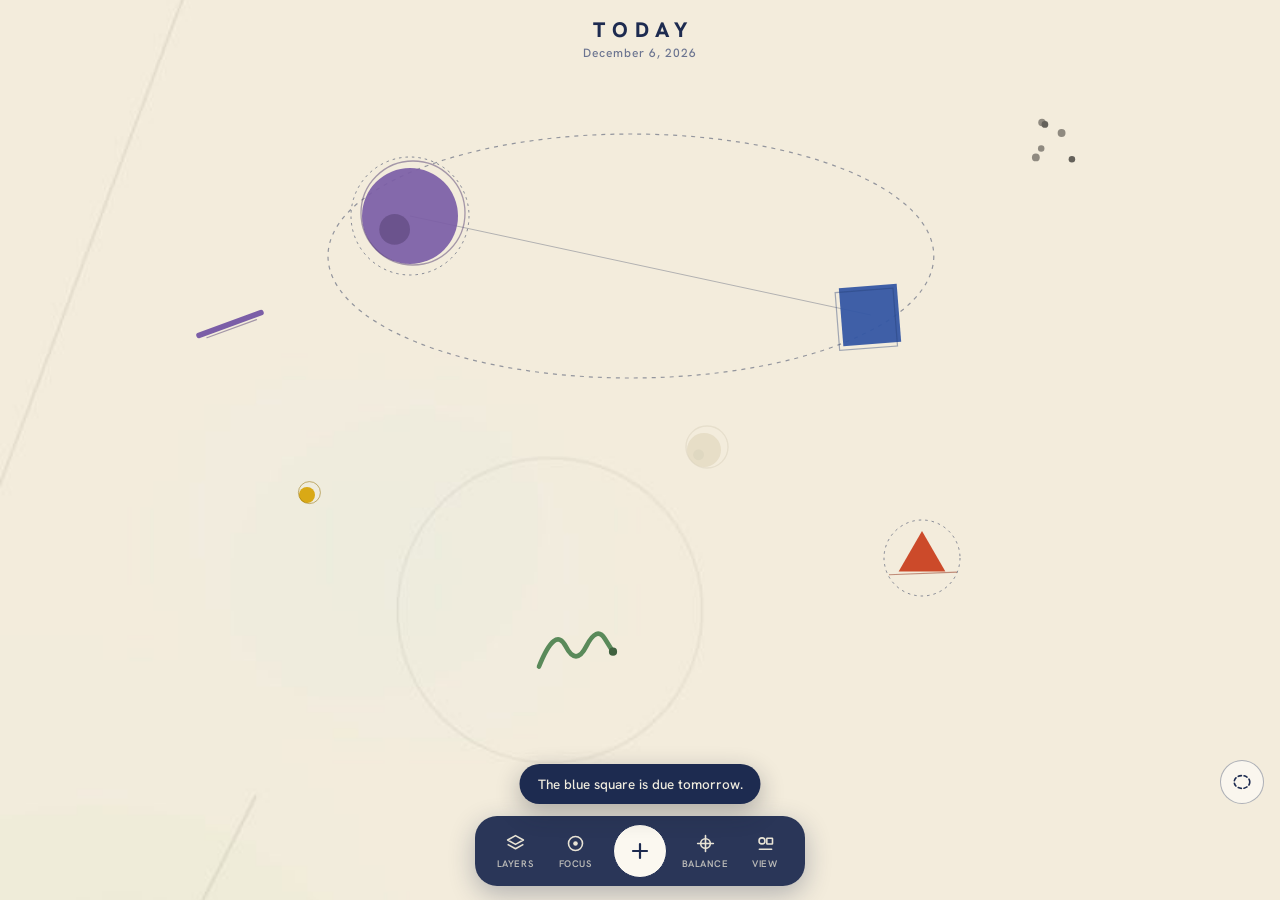
==== kandinski/index.html @ a7d6c670 "added kandinski" ====
<!DOCTYPE html>
<html lang="en">
<head>
  <meta charset="UTF-8" />
  <meta name="viewport" content="width=device-width, initial-scale=1.0, maximum-scale=1.0, user-scalable=no, viewport-fit=cover" />
  <meta name="theme-color" content="#f3ecdd" />
  <title>Kandinski / Todo — Todada</title>
  <link rel="preconnect" href="https://fonts.googleapis.com" />
  <link rel="preconnect" href="https://fonts.gstatic.com" crossorigin />
  <link href="https://fonts.googleapis.com/css2?family=Hanken+Grotesk:wght@400;500;600;700;800&display=swap" rel="stylesheet" />
  <link rel="stylesheet" href="style.css?v=1" />
</head>
<body>

  <!-- The composition. Each shape is a task. -->
  <div class="stage" id="stage">
    <div class="rings" id="rings"></div>
    <div class="marks" id="marks"></div>
    <canvas class="scratch" id="scratch"></canvas>
    <div class="hint" id="hint" hidden>
      <p>This is not a list.<br/>It is a composition.</p>
      <p class="hint-sub">Tap for a point. Drag to create a shape.</p>
    </div>
  </div>

  <header class="topbar">
    <h1 class="day-title">Today</h1>
    <span class="day-date" id="dayDate"></span>
  </header>

  <nav class="bottombar" id="bottombar">
    <button class="bar-btn" id="layersBtn" aria-label="Layers">
      <svg viewBox="0 0 24 24" fill="none" stroke="currentColor" stroke-width="1.8" stroke-linejoin="round"><path d="M12 3 21 8l-9 5-9-5z"/><path d="M3 13l9 5 9-5"/></svg>
      <span>Layers</span>
    </button>
    <button class="bar-btn" id="focusBtn" aria-label="Focus">
      <svg viewBox="0 0 24 24" fill="none" stroke="currentColor" stroke-width="1.8"><circle cx="12" cy="12" r="8"/><circle cx="12" cy="12" r="2.6" fill="currentColor" stroke="none"/></svg>
      <span>Focus</span>
    </button>
    <button class="bar-btn add-btn" id="addBtn" aria-label="Add a task">
      <svg viewBox="0 0 24 24" fill="none" stroke="currentColor" stroke-width="2.2" stroke-linecap="round"><path d="M12 5v14M5 12h14"/></svg>
    </button>
    <button class="bar-btn" id="balanceBtn" aria-label="Balance">
      <svg viewBox="0 0 24 24" fill="none" stroke="currentColor" stroke-width="1.8" stroke-linecap="round"><path d="M12 3v18M3 12h18"/><circle cx="12" cy="12" r="5.5"/></svg>
      <span>Balance</span>
    </button>
    <button class="bar-btn" id="viewBtn" aria-label="View">
      <svg viewBox="0 0 24 24" fill="none" stroke="currentColor" stroke-width="1.8" stroke-linecap="round"><circle cx="8" cy="9" r="3.4"/><rect x="13.5" y="6" width="6.5" height="6.5" rx="0.5"/><path d="M5 18.5h14"/></svg>
      <span>View</span>
    </button>
  </nav>

  <button class="lasso-fab" id="lassoBtn" aria-label="Lasso to group">
    <svg viewBox="0 0 24 24" fill="none" stroke="currentColor" stroke-width="1.8" stroke-linecap="round" stroke-dasharray="3.4 3"><ellipse cx="12" cy="12" rx="8.5" ry="7"/></svg>
  </button>
  <div class="mode-hint" id="lassoHint" hidden>Circle the elements that belong together.</div>

  <!-- name & intent sheet -->
  <div class="backdrop" id="backdrop" hidden></div>
  <section class="sheet" id="nameSheet" hidden>
    <input class="name-input" id="nameInput" type="text" placeholder="Name it. Give it meaning." maxlength="60" autocomplete="off" />
    <div class="pick-row" id="shapeRow" role="radiogroup" aria-label="Shape — type of work"></div>
    <div class="pick-row color-picks" id="colorRow" role="radiogroup" aria-label="Color — context"></div>
    <div class="sheet-actions">
      <button class="ghost-btn" id="nameCancel">Let it go</button>
      <button class="solid-btn" id="nameDone">Place it</button>
    </div>
  </section>

  <!-- inspect sheet -->
  <section class="sheet" id="inspect" hidden></section>

  <!-- layers sheet -->
  <section class="sheet" id="layersSheet" hidden>
    <div class="sheet-head">
      <h2>Layers</h2>
      <button class="sheet-x" data-close aria-label="Close">✕</button>
    </div>
    <ul class="layer-list" id="layerList"></ul>
    <p class="sheet-note">Each layer is a different composition.</p>
  </section>

  <!-- view sheet: daily palette, notices, symbol guide -->
  <section class="sheet" id="viewSheet" hidden>
    <div class="sheet-head">
      <h2>The Day</h2>
      <button class="sheet-x" data-close aria-label="Close">✕</button>
    </div>
    <h3 class="sheet-sub">What kind of day?</h3>
    <div class="tone-grid" id="toneGrid"></div>
    <h3 class="sheet-sub">Notices</h3>
    <ul class="notices" id="notices"></ul>
    <h3 class="sheet-sub">The language</h3>
    <div class="legend" id="legend"></div>
  </section>

  <!-- balance overlay -->
  <div class="balance-veil" id="balanceVeil" hidden>
    <svg class="balance-svg" id="balanceSvg"></svg>
    <div class="balance-card">
      <p id="balanceVerdict"></p>
      <div class="sheet-actions">
        <button class="ghost-btn" id="balanceClose">Leave it</button>
        <button class="solid-btn" id="harmonize">Harmonize</button>
      </div>
    </div>
  </div>

  <div class="toast" id="toast" hidden>
    <span id="toastText"></span>
    <button id="toastAction" hidden></button>
  </div>

  <script src="app.js?v=1"></script>
</body>
</html>
---- kandinski/style.css ----
/* Kandinski / Todo — this is not a list. it is a composition. */

* { box-sizing: border-box; margin: 0; padding: 0; }

[hidden] { display: none !important; }

:root {
  --paper: #f3ecdd;
  --ink: #1d2b50;
  --ink-dim: #6b7490;
  --card: #fbf8f0;
  --purple: #7b5ea7;
  --blue: #3457a4;
  --yellow: #d9a916;
  --red: #c9401f;
  --green: #5a8a5a;
  --gray: #8f8a80;
  --font-body: 'Hanken Grotesk', system-ui, sans-serif;
  --safe-top: env(safe-area-inset-top, 0px);
  --safe-bottom: env(safe-area-inset-bottom, 0px);
}

html, body {
  height: 100%;
  overflow: hidden;
  overscroll-behavior: none;
  background: var(--paper);
  font-family: var(--font-body);
  color: var(--ink);
  -webkit-user-select: none;
  user-select: none;
  -webkit-touch-callout: none;
  -webkit-tap-highlight-color: transparent;
}

/* ---------- the composition ---------- */

.stage {
  position: fixed;
  inset: 0;
  touch-action: none;
  background-color: var(--paper);
  background-size: cover;
  background-position: center;
  cursor: crosshair;
}

.rings, .marks { position: absolute; inset: 0; }
.rings { pointer-events: none; }
.ring { position: absolute; }
.ring svg { display: block; overflow: visible; }

.mark {
  position: absolute;
  translate: -50% -50%;
  cursor: pointer;
  transition: opacity 0.4s ease, filter 0.4s ease, scale 0.3s ease;
  will-change: left, top;
}
.mark svg { display: block; overflow: visible; }
.mark.done { opacity: 0.22; filter: saturate(0.35); }
.mark.dragging { transition: none; z-index: 6; }
.mark.new { animation: settle-in 0.45s cubic-bezier(0.22, 1.2, 0.36, 1) both; }
@keyframes settle-in {
  from { scale: 0.3; opacity: 0; }
  to   { scale: 1; opacity: 1; }
}
.mark.fading { opacity: 0; scale: 0.5; transition: opacity 0.3s ease, scale 0.3s ease; }
.mark.resolving { transition: left 0.55s cubic-bezier(0.2, 0.7, 0.4, 1), top 0.55s cubic-bezier(0.2, 0.7, 0.4, 1), opacity 0.55s ease, filter 0.55s ease; }
.mark.settling { transition: left 0.9s cubic-bezier(0.3, 0.8, 0.3, 1), top 0.9s cubic-bezier(0.3, 0.8, 0.3, 1); }

/* focus mode: everything recedes but what pulls the day */
.stage.focus .mark { opacity: 0.12; filter: saturate(0.3); }
.stage.focus .mark.pulls { opacity: 1; filter: none; }
.stage.focus .mark.done { opacity: 0.05; }
.stage.focus .ring { opacity: 0.15; }

.scratch {
  position: absolute;
  inset: 0;
  width: 100%;
  height: 100%;
  pointer-events: none;
  z-index: 8;
}

.hint {
  position: absolute;
  left: 50%; top: 42%;
  translate: -50% -50%;
  text-align: center;
  pointer-events: none;
  font-weight: 600;
  font-size: 22px;
  line-height: 1.4;
  letter-spacing: 0.01em;
  color: rgba(29, 43, 80, 0.42);
  width: 90%;
}
.hint .hint-sub { font-size: 14px; margin-top: 12px; font-weight: 500; opacity: 0.8; }

/* ---------- chrome ---------- */

.topbar {
  position: fixed;
  top: calc(16px + var(--safe-top));
  left: 0; right: 0;
  text-align: center;
  pointer-events: none;
  z-index: 20;
}
.day-title {
  font-size: 21px;
  font-weight: 800;
  letter-spacing: 0.34em;
  text-transform: uppercase;
  text-indent: 0.34em;
}
.day-date {
  display: block;
  margin-top: 2px;
  font-size: 12px;
  font-weight: 500;
  letter-spacing: 0.08em;
  color: var(--ink-dim);
}

.bottombar {
  position: fixed;
  bottom: calc(14px + var(--safe-bottom));
  left: 50%;
  translate: -50%;
  display: flex;
  align-items: center;
  gap: 4px;
  background: rgba(29, 43, 80, 0.94);
  border-radius: 22px;
  padding: 8px 12px;
  box-shadow: 0 8px 26px rgba(29, 43, 80, 0.3);
  z-index: 20;
  backdrop-filter: blur(6px);
}
.bar-btn {
  min-width: 56px;
  border: none;
  background: transparent;
  color: #e9e4d5;
  display: grid;
  place-items: center;
  gap: 3px;
  cursor: pointer;
  padding: 6px 4px;
  border-radius: 14px;
  font-family: inherit;
  touch-action: manipulation;
}
.bar-btn svg { width: 21px; height: 21px; }
.bar-btn span { font-size: 9.5px; font-weight: 600; letter-spacing: 0.06em; text-transform: uppercase; opacity: 0.75; }
.bar-btn:active { scale: 0.92; }
.bar-btn.active { background: rgba(233, 228, 213, 0.16); }
.add-btn {
  width: 54px; height: 54px;
  min-width: 54px;
  border-radius: 50%;
  background: var(--card);
  color: var(--ink);
  border: 1.5px solid var(--ink);
  margin: 0 6px;
}
.add-btn svg { width: 24px; height: 24px; }

.lasso-fab {
  position: fixed;
  right: 16px;
  bottom: calc(96px + var(--safe-bottom));
  width: 44px; height: 44px;
  border-radius: 50%;
  border: 1.5px solid rgba(29, 43, 80, 0.35);
  background: rgba(251, 248, 240, 0.9);
  color: var(--ink);
  display: grid;
  place-items: center;
  cursor: pointer;
  z-index: 20;
  touch-action: manipulation;
}
.lasso-fab svg { width: 22px; height: 22px; }
.lasso-fab.active {
  background: var(--ink);
  color: var(--card);
  border-color: var(--ink);
}

.mode-hint {
  position: fixed;
  top: calc(74px + var(--safe-top));
  left: 50%;
  translate: -50%;
  z-index: 25;
  font-size: 13.5px;
  font-weight: 600;
  color: var(--ink);
  background: rgba(251, 248, 240, 0.92);
  border: 1px solid rgba(29, 43, 80, 0.15);
  padding: 8px 16px;
  border-radius: 999px;
  pointer-events: none;
  width: max-content;
  max-width: 92vw;
  box-shadow: 0 4px 14px rgba(29, 43, 80, 0.12);
}

/* ---------- sheets ---------- */

.backdrop {
  position: fixed;
  inset: 0;
  background: rgba(29, 34, 50, 0.32);
  z-index: 50;
  animation: fade-in 0.2s ease both;
}
@keyframes fade-in { from { opacity: 0; } }

.sheet {
  position: fixed;
  left: 10px; right: 10px;
  bottom: calc(10px + var(--safe-bottom));
  z-index: 60;
  background: var(--card);
  color: var(--ink);
  border-radius: 22px;
  padding: 22px 20px 18px;
  box-shadow: 0 14px 44px rgba(29, 34, 50, 0.28);
  animation: sheet-up 0.3s cubic-bezier(0.2, 0.9, 0.3, 1) both;
  max-height: 80vh;
  overflow-y: auto;
}
@keyframes sheet-up { from { translate: 0 50%; opacity: 0; } }

.sheet-head {
  display: flex;
  align-items: center;
  justify-content: space-between;
  margin-bottom: 12px;
}
.sheet-head h2 {
  font-size: 15px;
  font-weight: 800;
  letter-spacing: 0.22em;
  text-transform: uppercase;
}
.sheet-x {
  border: none;
  background: rgba(29, 43, 80, 0.07);
  color: var(--ink);
  width: 30px; height: 30px;
  border-radius: 50%;
  font-size: 13px;
  cursor: pointer;
  touch-action: manipulation;
}
.sheet-sub {
  font-size: 11px;
  font-weight: 700;
  letter-spacing: 0.18em;
  text-transform: uppercase;
  color: var(--ink-dim);
  margin: 16px 2px 9px;
}
.sheet-note {
  margin-top: 12px;
  font-size: 12.5px;
  color: var(--ink-dim);
  text-align: center;
}
.sheet-actions {
  display: flex;
  gap: 10px;
  margin-top: 18px;
}
.ghost-btn, .solid-btn {
  flex: 1;
  border-radius: 999px;
  padding: 12px 8px;
  font-family: inherit;
  font-size: 14px;
  font-weight: 700;
  cursor: pointer;
  touch-action: manipulation;
}
.ghost-btn {
  border: 1.5px solid rgba(29, 43, 80, 0.25);
  background: transparent;
  color: var(--ink-dim);
}
.solid-btn {
  border: 1.5px solid var(--ink);
  background: var(--ink);
  color: var(--card);
}

/* name & intent */

.name-input {
  width: 100%;
  border: none;
  border-bottom: 2px solid rgba(29, 43, 80, 0.2);
  background: transparent;
  outline: none;
  font-family: inherit;
  font-size: 20px;
  font-weight: 600;
  color: var(--ink);
  padding: 6px 2px 10px;
}
.name-input:focus { border-color: var(--ink); }
.name-input::placeholder { color: rgba(29, 43, 80, 0.3); font-weight: 500; }

.pick-row {
  display: flex;
  gap: 8px;
  margin-top: 16px;
  flex-wrap: wrap;
}
.shape-pick {
  width: 44px; height: 44px;
  border: 1.5px solid rgba(29, 43, 80, 0.18);
  border-radius: 12px;
  background: transparent;
  color: var(--ink);
  display: grid;
  place-items: center;
  cursor: pointer;
  touch-action: manipulation;
}
.shape-pick svg { width: 24px; height: 24px; }
.shape-pick.on { border-color: var(--ink); background: rgba(29, 43, 80, 0.06); border-width: 2px; }
.color-pick {
  width: 32px; height: 32px;
  border-radius: 50%;
  border: 2px solid transparent;
  cursor: pointer;
  padding: 0;
  touch-action: manipulation;
  position: relative;
}
.color-pick.on::after {
  content: '';
  position: absolute;
  inset: -6px;
  border: 2px solid var(--ink);
  border-radius: 50%;
}

/* inspect */

.insp-head {
  display: flex;
  align-items: flex-start;
  gap: 10px;
}
.insp-dot { width: 14px; height: 14px; border-radius: 50%; flex: none; margin-top: 7px; }
.insp-title {
  flex: 1;
  font-size: 21px;
  font-weight: 700;
  line-height: 1.25;
  overflow-wrap: anywhere;
}
.insp-title input {
  width: 100%;
  border: none;
  border-bottom: 2px solid rgba(29, 43, 80, 0.25);
  background: transparent;
  outline: none;
  color: var(--ink);
  font: inherit;
  padding-bottom: 2px;
}
.insp-meta {
  margin: 4px 0 0 24px;
  font-size: 12.5px;
  color: var(--ink-dim);
  font-weight: 500;
}

.subtasks { list-style: none; margin-top: 14px; display: grid; gap: 2px; }
.subtask {
  display: flex;
  align-items: center;
  gap: 10px;
  padding: 7px 2px;
}
.subtask input[type="checkbox"] {
  appearance: none;
  width: 19px; height: 19px;
  border: 1.5px solid rgba(29, 43, 80, 0.4);
  border-radius: 50%;
  cursor: pointer;
  flex: none;
  display: grid;
  place-items: center;
}
.subtask input[type="checkbox"]:checked { background: var(--ink); border-color: var(--ink); }
.subtask input[type="checkbox"]:checked::after {
  content: '';
  width: 9px; height: 5px;
  border-left: 2px solid var(--card);
  border-bottom: 2px solid var(--card);
  translate: 0 -1px;
  rotate: -45deg;
}
.subtask label { font-size: 14.5px; font-weight: 500; flex: 1; }
.subtask.done label { color: var(--ink-dim); text-decoration: line-through; }
.subtask .sub-x {
  border: none; background: transparent;
  color: var(--ink-dim); font-size: 14px;
  cursor: pointer; padding: 2px 6px;
  touch-action: manipulation;
}
.sub-add {
  width: 100%;
  border: none;
  background: transparent;
  outline: none;
  font-family: inherit;
  font-size: 14px;
  font-weight: 500;
  color: var(--ink);
  padding: 8px 2px;
  border-bottom: 1px dashed rgba(29, 43, 80, 0.25);
}
.sub-add::placeholder { color: rgba(29, 43, 80, 0.32); }

.insp-row {
  display: flex;
  align-items: center;
  gap: 10px;
  margin-top: 13px;
}
.insp-label {
  font-size: 10px;
  font-weight: 700;
  letter-spacing: 0.14em;
  color: var(--ink-dim);
  width: 52px;
  flex: none;
  text-transform: uppercase;
}
.chip-row { display: flex; gap: 7px; flex-wrap: wrap; flex: 1; }
.chip {
  border: 1.5px solid rgba(29, 43, 80, 0.2);
  background: transparent;
  color: var(--ink);
  font-family: inherit;
  font-size: 12px;
  font-weight: 600;
  padding: 6px 12px;
  border-radius: 999px;
  cursor: pointer;
  touch-action: manipulation;
}
.chip.on { background: var(--ink); color: var(--card); border-color: var(--ink); }
.insp-due {
  flex: 1;
  border: 1.5px solid rgba(29, 43, 80, 0.2);
  background: transparent;
  color: var(--ink);
  font-family: inherit;
  font-size: 13px;
  font-weight: 600;
  padding: 8px 14px;
  border-radius: 999px;
  text-align: left;
  cursor: pointer;
  touch-action: manipulation;
}
.insp-due .overdue { color: var(--red); }
.insp-date { position: absolute; width: 1px; height: 1px; opacity: 0; pointer-events: none; }
.mini-colors { display: flex; gap: 8px; flex: 1; }
.mini-colors .color-pick { width: 24px; height: 24px; }
.mini-colors .color-pick.on::after { inset: -5px; }
.mini-shapes { display: flex; gap: 6px; flex: 1; flex-wrap: wrap; }
.mini-shapes .shape-pick { width: 34px; height: 34px; border-radius: 9px; }
.mini-shapes .shape-pick svg { width: 18px; height: 18px; }
.insp-actions { display: flex; gap: 10px; margin-top: 18px; }
.insp-actions .danger {
  flex: 0 0 auto;
  border: none;
  background: transparent;
  color: var(--red);
  font-family: inherit;
  font-size: 13px;
  font-weight: 700;
  cursor: pointer;
  padding: 12px 10px;
  touch-action: manipulation;
}

/* layers */

.layer-list { list-style: none; }
.layer-row {
  display: flex;
  align-items: center;
  gap: 13px;
  padding: 9px 4px;
}
.layer-dot { width: 15px; height: 15px; border-radius: 50%; flex: none; }
.layer-dot.sq { border-radius: 3px; }
.layer-name { flex: 1; font-size: 15.5px; font-weight: 600; }
.layer-count { font-size: 12.5px; color: var(--ink-dim); font-weight: 600; }
.eye-btn {
  border: none;
  background: transparent;
  color: var(--ink);
  width: 40px; height: 34px;
  display: grid;
  place-items: center;
  cursor: pointer;
  touch-action: manipulation;
}
.eye-btn svg { width: 20px; height: 20px; fill: none; stroke: currentColor; stroke-width: 1.7; }
.eye-btn.off { color: var(--ink-dim); opacity: 0.55; }

/* view sheet */

.tone-grid {
  display: grid;
  grid-template-columns: 1fr 1fr;
  gap: 8px;
}
.tone-pick {
  display: flex;
  align-items: center;
  gap: 10px;
  border: 1.5px solid rgba(29, 43, 80, 0.15);
  border-radius: 12px;
  background: transparent;
  padding: 9px 11px;
  cursor: pointer;
  font-family: inherit;
  font-size: 12.5px;
  font-weight: 600;
  color: var(--ink);
  text-align: left;
  touch-action: manipulation;
}
.tone-pick.on { border-color: var(--ink); border-width: 2px; background: rgba(29, 43, 80, 0.05); }
.tone-swatch {
  width: 30px; height: 30px;
  border-radius: 8px;
  flex: none;
}

.notices { list-style: none; display: grid; gap: 7px; }
.notices li {
  display: flex;
  align-items: center;
  gap: 10px;
  background: rgba(29, 43, 80, 0.05);
  border-radius: 10px;
  padding: 10px 13px;
  font-size: 13.5px;
  font-weight: 500;
}
.notices li i { width: 9px; height: 9px; border-radius: 50%; background: var(--ink); flex: none; }
.notices .quiet { color: var(--ink-dim); font-weight: 400; }

.legend {
  display: grid;
  grid-template-columns: 1fr 1fr;
  gap: 5px 16px;
  font-size: 12px;
  color: var(--ink-dim);
  font-weight: 500;
}
.legend span { display: flex; align-items: center; gap: 8px; }
.legend i {
  width: 11px; height: 11px;
  flex: none;
  display: inline-block;
}

/* ---------- balance overlay ---------- */

.balance-veil {
  position: fixed;
  inset: 0;
  z-index: 40;
  background: rgba(243, 236, 221, 0.45);
  animation: fade-in 0.25s ease both;
}
.balance-svg {
  position: absolute;
  inset: 0;
  width: 100%;
  height: 100%;
}
.balance-card {
  position: absolute;
  left: 16px; right: 16px;
  bottom: calc(96px + var(--safe-bottom));
  background: var(--card);
  border-radius: 18px;
  padding: 18px 18px 14px;
  box-shadow: 0 12px 36px rgba(29, 34, 50, 0.24);
}
.balance-card p {
  font-size: 15px;
  font-weight: 600;
  line-height: 1.45;
}
.balance-card .sheet-actions { margin-top: 14px; }

/* ---------- toast ---------- */

.toast {
  position: fixed;
  bottom: calc(96px + var(--safe-bottom));
  left: 50%;
  translate: -50%;
  z-index: 45;
  background: var(--ink);
  color: #f0ecdf;
  font-size: 13.5px;
  font-weight: 500;
  padding: 11px 18px;
  border-radius: 999px;
  box-shadow: 0 8px 24px rgba(29, 34, 50, 0.32);
  display: flex;
  align-items: center;
  gap: 14px;
  max-width: 90vw;
  animation: fade-in 0.2s ease both;
}
.toast button {
  border: none;
  background: transparent;
  color: var(--yellow);
  font-family: inherit;
  font-size: 13.5px;
  font-weight: 700;
  cursor: pointer;
  touch-action: manipulation;
}
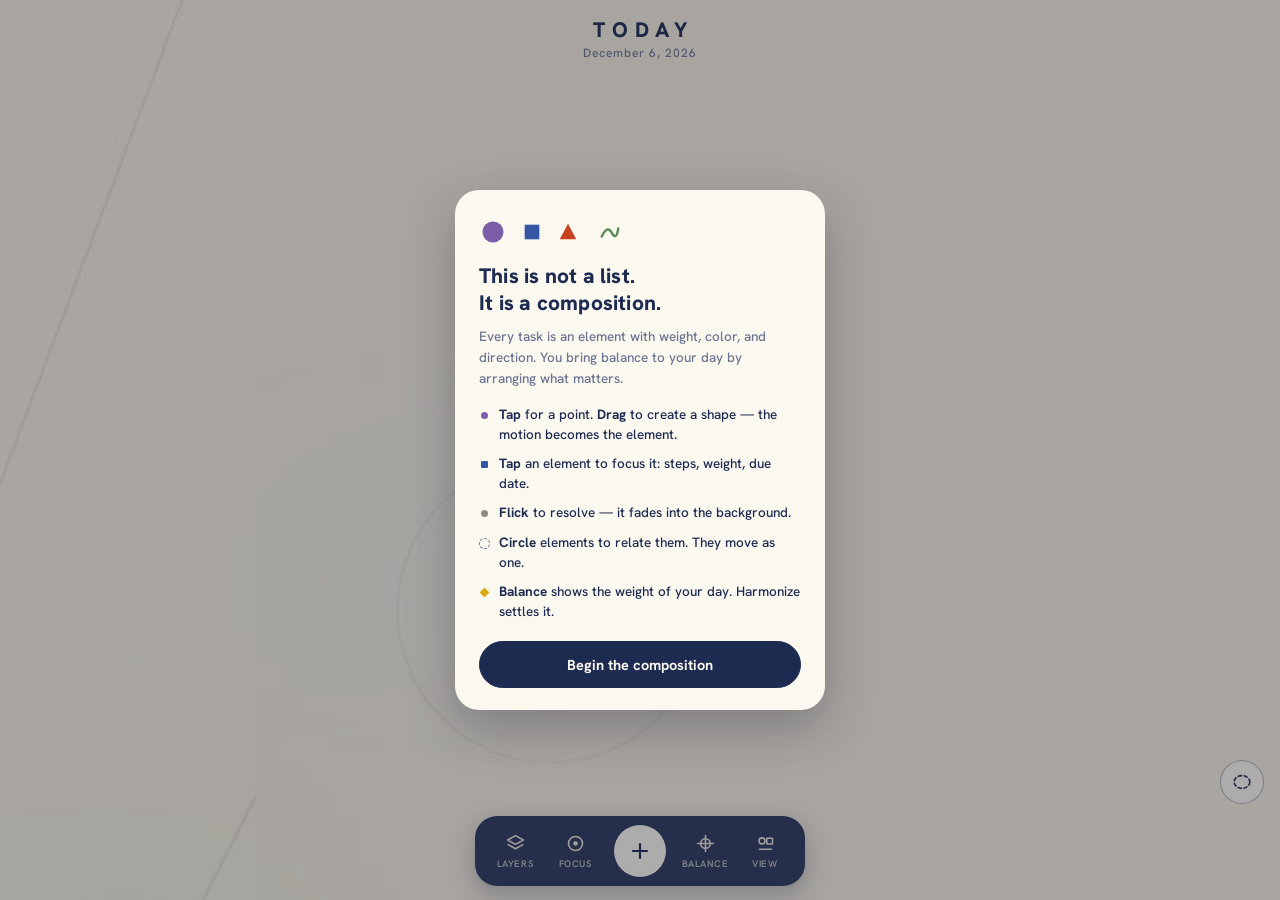
==== commit a1df1aa6: "add onboarding" ====
--- a/kandinski/index.html
+++ b/kandinski/index.html
@@ -8,7 +8,7 @@
   <link rel="preconnect" href="https://fonts.googleapis.com" />
   <link rel="preconnect" href="https://fonts.gstatic.com" crossorigin />
   <link href="https://fonts.googleapis.com/css2?family=Hanken+Grotesk:wght@400;500;600;700;800&display=swap" rel="stylesheet" />
-  <link rel="stylesheet" href="style.css?v=1" />
+  <link rel="stylesheet" href="style.css?v=3" />
 </head>
 <body>
 
@@ -106,11 +106,33 @@
     </div>
   </div>
 
+  <!-- first-run onboarding -->
+  <div class="onboard" id="onboard" hidden>
+    <div class="onboard-card">
+      <div class="ob-shapes" aria-hidden="true">
+        <svg viewBox="0 0 24 24"><circle cx="12" cy="12" r="9" fill="#7b5ea7"/></svg>
+        <svg viewBox="0 0 24 24"><rect x="4" y="4" width="16" height="16" fill="#3457a4"/></svg>
+        <svg viewBox="0 0 24 24"><polygon points="12,3 21,20 3,20" fill="#c9401f"/></svg>
+        <svg viewBox="0 0 24 24"><path d="M3 17 Q9 4 14 13 T21 8" fill="none" stroke="#5a8a5a" stroke-width="2.6" stroke-linecap="round"/></svg>
+      </div>
+      <h2>This is not a list.<br/>It is a composition.</h2>
+      <p class="ob-lede">Every task is an element with weight, color, and direction. You bring balance to your day by arranging what matters.</p>
+      <ul class="ob-list">
+        <li><b>Tap</b> for a point. <b>Drag</b> to create a shape — the motion becomes the element.</li>
+        <li><b>Tap</b> an element to focus it: steps, weight, due date.</li>
+        <li><b>Flick</b> to resolve — it fades into the background.</li>
+        <li><b>Circle</b> elements to relate them. They move as one.</li>
+        <li><b>Balance</b> shows the weight of your day. Harmonize settles it.</li>
+      </ul>
+      <button class="ob-go" id="onboardGo">Begin the composition</button>
+    </div>
+  </div>
+
   <div class="toast" id="toast" hidden>
     <span id="toastText"></span>
     <button id="toastAction" hidden></button>
   </div>
 
-  <script src="app.js?v=1"></script>
+  <script src="app.js?v=3"></script>
 </body>
 </html>
--- a/kandinski/style.css
+++ b/kandinski/style.css
@@ -644,3 +644,89 @@
   cursor: pointer;
   touch-action: manipulation;
 }
+
+/* ---------- onboarding ---------- */
+
+.onboard {
+  position: fixed;
+  inset: 0;
+  z-index: 70;
+  background: rgba(29, 34, 50, 0.35);
+  display: grid;
+  place-items: center;
+  padding: 20px;
+  animation: fade-in 0.25s ease both;
+}
+.onboard-card {
+  background: var(--card);
+  color: var(--ink);
+  border-radius: 24px;
+  padding: 28px 24px 22px;
+  width: min(92vw, 370px);
+  box-shadow: 0 18px 50px rgba(29, 34, 50, 0.3);
+}
+.ob-shapes {
+  display: flex;
+  gap: 14px;
+  align-items: center;
+  margin-bottom: 16px;
+}
+.ob-shapes svg { width: 22px; height: 22px; }
+.ob-shapes svg:nth-child(1) { width: 28px; height: 28px; }
+.ob-shapes svg:nth-child(4) { width: 34px; }
+.onboard-card h2 {
+  font-size: 21px;
+  font-weight: 800;
+  line-height: 1.3;
+  letter-spacing: 0.01em;
+  margin-bottom: 10px;
+}
+.onboard-card .ob-lede {
+  font-size: 13.5px;
+  line-height: 1.55;
+  color: var(--ink-dim);
+  font-weight: 500;
+}
+.onboard-card .ob-list {
+  list-style: none;
+  margin: 16px 0 4px;
+  display: grid;
+  gap: 10px;
+}
+.onboard-card .ob-list li {
+  position: relative;
+  padding-left: 20px;
+  font-size: 13.5px;
+  line-height: 1.45;
+  font-weight: 500;
+}
+.onboard-card .ob-list li::before {
+  content: '';
+  position: absolute;
+  left: 2px;
+  top: 7px;
+  width: 7px; height: 7px;
+  border-radius: 50%;
+  background: var(--ink);
+}
+.onboard-card .ob-list li:nth-child(1)::before { background: var(--purple); }
+.onboard-card .ob-list li:nth-child(2)::before { background: var(--blue); border-radius: 1px; }
+.onboard-card .ob-list li:nth-child(3)::before { background: var(--gray); }
+.onboard-card .ob-list li:nth-child(4)::before { background: transparent; border: 1.6px dashed var(--ink-dim); width: 9px; height: 9px; left: 0; top: 5px; }
+.onboard-card .ob-list li:nth-child(5)::before { background: var(--yellow); rotate: 45deg; border-radius: 1px; }
+.onboard-card .ob-go {
+  display: block;
+  width: 100%;
+  margin-top: 20px;
+  border: 1.5px solid var(--ink);
+  border-radius: 999px;
+  background: var(--ink);
+  color: var(--card);
+  font-family: inherit;
+  font-size: 14.5px;
+  font-weight: 700;
+  padding: 13px;
+  cursor: pointer;
+  touch-action: manipulation;
+}
+.onboard-card .ob-go:active { scale: 0.98; }
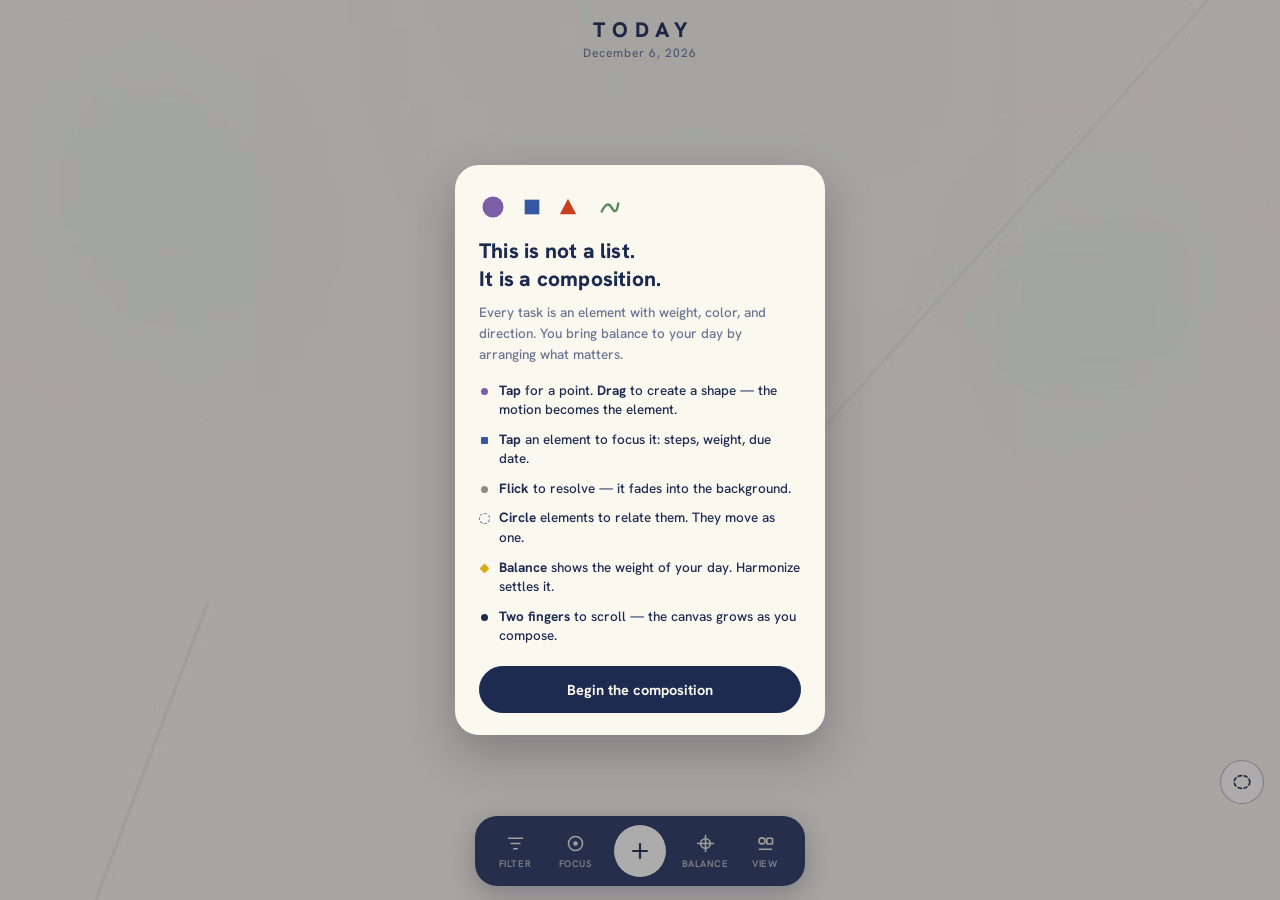
==== commit f335a7d5: "polish kandinski" ====
--- a/kandinski/index.html
+++ b/kandinski/index.html
@@ -8,19 +8,22 @@
   <link rel="preconnect" href="https://fonts.googleapis.com" />
   <link rel="preconnect" href="https://fonts.gstatic.com" crossorigin />
   <link href="https://fonts.googleapis.com/css2?family=Hanken+Grotesk:wght@400;500;600;700;800&display=swap" rel="stylesheet" />
-  <link rel="stylesheet" href="style.css?v=3" />
+  <link rel="stylesheet" href="style.css?v=5" />
 </head>
 <body>
 
   <!-- The composition. Each shape is a task. -->
   <div class="stage" id="stage">
-    <div class="rings" id="rings"></div>
-    <div class="marks" id="marks"></div>
+    <div class="world" id="world">
+      <div class="rings" id="rings"></div>
+      <div class="marks" id="marks"></div>
+    </div>
     <canvas class="scratch" id="scratch"></canvas>
     <div class="hint" id="hint" hidden>
       <p>This is not a list.<br/>It is a composition.</p>
       <p class="hint-sub">Tap for a point. Drag to create a shape.</p>
     </div>
+    <div class="scrollbar" id="scrollbar" hidden></div>
   </div>
 
   <header class="topbar">
@@ -29,9 +32,9 @@
   </header>
 
   <nav class="bottombar" id="bottombar">
-    <button class="bar-btn" id="layersBtn" aria-label="Layers">
-      <svg viewBox="0 0 24 24" fill="none" stroke="currentColor" stroke-width="1.8" stroke-linejoin="round"><path d="M12 3 21 8l-9 5-9-5z"/><path d="M3 13l9 5 9-5"/></svg>
-      <span>Layers</span>
+    <button class="bar-btn" id="filterBtn" aria-label="Filter">
+      <svg viewBox="0 0 24 24" fill="none" stroke="currentColor" stroke-width="1.8" stroke-linecap="round"><path d="M4 6h16M7 12h10M10 18h4"/></svg>
+      <span>Filter</span>
     </button>
     <button class="bar-btn" id="focusBtn" aria-label="Focus">
       <svg viewBox="0 0 24 24" fill="none" stroke="currentColor" stroke-width="1.8"><circle cx="12" cy="12" r="8"/><circle cx="12" cy="12" r="2.6" fill="currentColor" stroke="none"/></svg>
@@ -70,14 +73,20 @@
   <!-- inspect sheet -->
   <section class="sheet" id="inspect" hidden></section>
 
-  <!-- layers sheet -->
-  <section class="sheet" id="layersSheet" hidden>
+  <!-- filter sheet: color and shape are the categories -->
+  <section class="sheet" id="filterSheet" hidden>
     <div class="sheet-head">
-      <h2>Layers</h2>
+      <h2>Filter</h2>
       <button class="sheet-x" data-close aria-label="Close">✕</button>
     </div>
-    <ul class="layer-list" id="layerList"></ul>
-    <p class="sheet-note">Each layer is a different composition.</p>
+    <h3 class="sheet-sub">Color — the context</h3>
+    <div class="pick-row filter-row" id="filterColors"></div>
+    <h3 class="sheet-sub">Shape — the kind of work</h3>
+    <div class="pick-row filter-row" id="filterShapes"></div>
+    <div class="filter-done-row">
+      <button class="chip" id="filterDone">Show resolved</button>
+    </div>
+    <p class="sheet-note">Tap to hide or show. Any mix can be on.</p>
   </section>
 
   <!-- view sheet: daily palette, notices, symbol guide -->
@@ -123,6 +132,7 @@
         <li><b>Flick</b> to resolve — it fades into the background.</li>
         <li><b>Circle</b> elements to relate them. They move as one.</li>
         <li><b>Balance</b> shows the weight of your day. Harmonize settles it.</li>
+        <li><b>Two fingers</b> to scroll — the canvas grows as you compose.</li>
       </ul>
       <button class="ob-go" id="onboardGo">Begin the composition</button>
     </div>
@@ -133,6 +143,6 @@
     <button id="toastAction" hidden></button>
   </div>
 
-  <script src="app.js?v=3"></script>
+  <script src="app.js?v=4"></script>
 </body>
 </html>
--- a/kandinski/style.css
+++ b/kandinski/style.css
@@ -40,9 +40,19 @@
   inset: 0;
   touch-action: none;
   background-color: var(--paper);
-  background-size: cover;
-  background-position: center;
   cursor: crosshair;
+}
+
+/* the world scrolls inside the stage and grows on demand —
+   app.js sets the real height inline */
+.world {
+  position: absolute;
+  left: 0; right: 0; top: 0;
+  height: 300%;
+  background-size: 100% auto;
+  background-repeat: repeat-y;
+  background-position: top;
+  will-change: translate;
 }
 
 .rings, .marks { position: absolute; inset: 0; }
@@ -98,6 +108,18 @@
   width: 90%;
 }
 .hint .hint-sub { font-size: 14px; margin-top: 12px; font-weight: 500; opacity: 0.8; }
+
+.scrollbar {
+  position: absolute;
+  right: 4px;
+  width: 3px;
+  border-radius: 2px;
+  background: rgba(29, 43, 80, 0.35);
+  opacity: 0;
+  transition: opacity 0.3s ease;
+  pointer-events: none;
+  z-index: 9;
+}
 
 /* ---------- chrome ---------- */
 
@@ -497,31 +519,16 @@
   touch-action: manipulation;
 }
 
-/* layers */
-
-.layer-list { list-style: none; }
-.layer-row {
-  display: flex;
-  align-items: center;
-  gap: 13px;
-  padding: 9px 4px;
-}
-.layer-dot { width: 15px; height: 15px; border-radius: 50%; flex: none; }
-.layer-dot.sq { border-radius: 3px; }
-.layer-name { flex: 1; font-size: 15.5px; font-weight: 600; }
-.layer-count { font-size: 12.5px; color: var(--ink-dim); font-weight: 600; }
-.eye-btn {
-  border: none;
-  background: transparent;
-  color: var(--ink);
-  width: 40px; height: 34px;
-  display: grid;
-  place-items: center;
-  cursor: pointer;
-  touch-action: manipulation;
-}
-.eye-btn svg { width: 20px; height: 20px; fill: none; stroke: currentColor; stroke-width: 1.7; }
-.eye-btn.off { color: var(--ink-dim); opacity: 0.55; }
+/* filter */
+
+#filterSheet .pick-row { margin-top: 0; }
+#filterSheet .color-pick { width: 34px; height: 34px; margin: 4px 3px; }
+/* all seven shapes on one line: let the buttons share the row width */
+#filterShapes { flex-wrap: nowrap; gap: 6px; }
+#filterShapes .shape-pick { width: auto; flex: 1 1 0; min-width: 0; height: 40px; }
+#filterSheet .color-pick:not(.on),
+#filterSheet .shape-pick:not(.on) { opacity: 0.32; }
+.filter-done-row { margin-top: 18px; display: flex; }
 
 /* view sheet */
 
